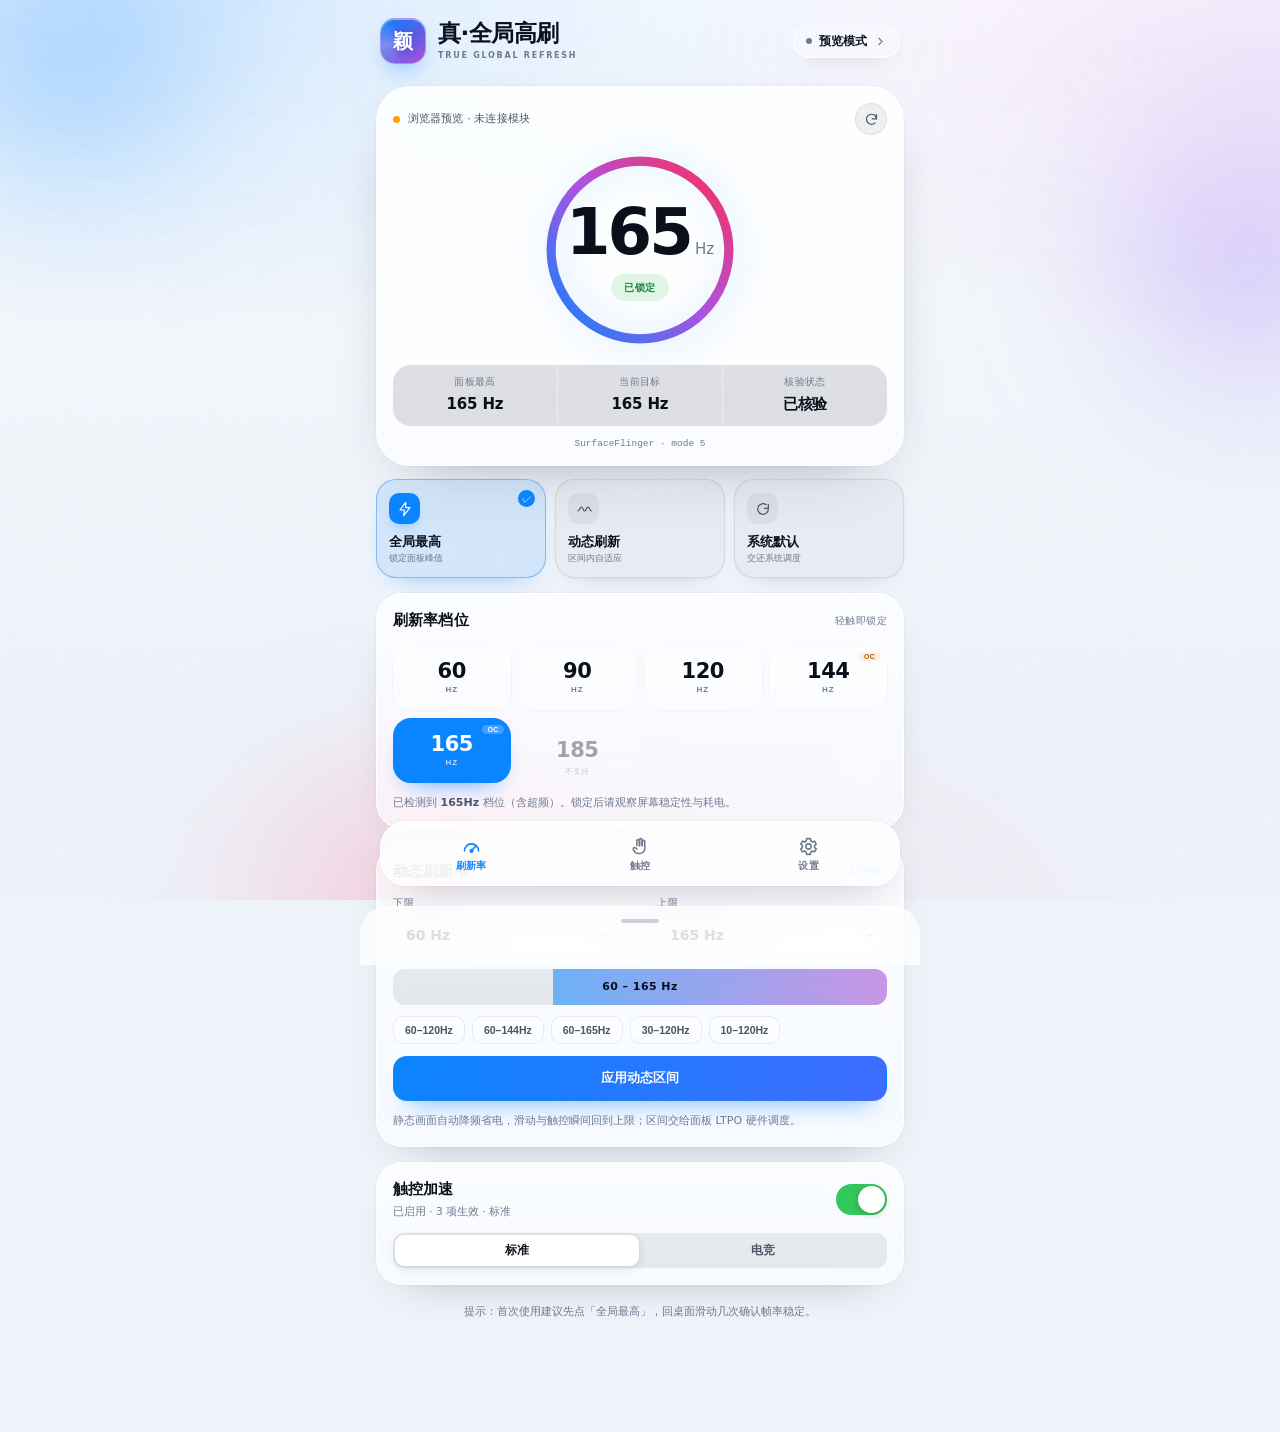
==== module/webroot/index.html @ 603d2ada "feat: 真·全局高刷 v1.2.0" ====
<!DOCTYPE html>
<html lang="zh-CN">
<head>
<meta charset="UTF-8">
<meta name="viewport" content="width=device-width, initial-scale=1, maximum-scale=1, viewport-fit=cover">
<meta name="theme-color" content="#eef3fa" id="themeColor">
<script>try{var t=localStorage.getItem("hfr_theme_v1");if(t==="light"||t==="dark")document.documentElement.setAttribute("data-theme",t);}catch(e){}</script>
<title>真·全局高刷 · 颖哥</title>
<link rel="stylesheet" href="style.css">
</head>
<body>
<div class="bg" aria-hidden="true">
  <span class="orb o1"></span>
  <span class="orb o2"></span>
  <span class="orb o3"></span>
  <span class="grid"></span>
  <span class="noise"></span>
</div>

<header class="top">
  <div class="brand">
    <div class="mark"><span>颖</span></div>
    <div class="brand-txt">
      <h1>真·全局高刷</h1>
      <p>TRUE GLOBAL REFRESH</p>
    </div>
  </div>
  <button class="dev-pill" id="devPill" type="button">
    <span class="dot" id="devDot"></span>
    <b id="devName">读取中</b>
    <svg viewBox="0 0 24 24"><path d="M9 6l6 6-6 6"/></svg>
  </button>
</header>

<main id="main">

  <!-- ================= 刷新率 ================= -->
  <section class="page on" id="page-rate">

    <div class="hero card">
      <div class="hero-head">
        <div class="eyebrow"><span class="pulse" id="liveDot"></span><span id="liveLabel">正在连接模块引擎</span></div>
        <button class="icon-btn" id="btnRefresh" type="button" aria-label="刷新状态">
          <svg viewBox="0 0 24 24"><path d="M20 11a8 8 0 1 0-2.3 6.3"/><path d="M20 4v7h-7"/></svg>
        </button>
      </div>

      <div class="gauge-wrap">
        <svg class="gauge" viewBox="0 0 240 240" aria-hidden="true">
          <defs>
            <linearGradient id="ringGrad" x1="0" y1="0" x2="1" y2="1">
              <stop offset="0%" stop-color="#0a84ff"/>
              <stop offset="52%" stop-color="#af52de"/>
              <stop offset="100%" stop-color="#ff2d55"/>
            </linearGradient>
            <filter id="ringGlow" x="-40%" y="-40%" width="180%" height="180%">
              <feGaussianBlur stdDeviation="6" result="b"/>
              <feMerge><feMergeNode in="b"/><feMergeNode in="SourceGraphic"/></feMerge>
            </filter>
          </defs>
          <circle class="track" cx="120" cy="120" r="96"/>
          <circle class="prog" id="ring" cx="120" cy="120" r="96"/>
          <g class="ticks" id="ticks"></g>
        </svg>
        <div class="gauge-center">
          <div class="hz"><b id="curHz">--</b><span>Hz</span></div>
          <div class="hz-tag" id="curTag">待机</div>
        </div>
      </div>

      <div class="hero-stats">
        <div><em>面板最高</em><b id="statMax">--</b></div>
        <div><em>当前目标</em><b id="statTarget">--</b></div>
        <div><em>核验状态</em><b id="statVerify">--</b></div>
      </div>
      <div class="method" id="methodLine">正在读取 SurfaceFlinger 状态…</div>
    </div>

    <div class="presets" id="presets">
      <button class="preset" type="button" data-preset="max">
        <span class="p-ico">
          <svg viewBox="0 0 24 24"><path d="M13 2L4.5 13.5H11l-1 8.5L19.5 10H13z"/></svg>
        </span>
        <b>全局最高</b>
        <em>锁定面板峰值</em>
      </button>
      <button class="preset" type="button" data-preset="dynamic">
        <span class="p-ico">
          <svg viewBox="0 0 24 24"><path d="M3 15c2.5 0 2.5-6 5-6s2.5 6 5 6 2.5-6 5-6 2.5 6 5 6"/></svg>
        </span>
        <b>动态刷新</b>
        <em>区间内自适应</em>
      </button>
      <button class="preset" type="button" data-preset="off">
        <span class="p-ico">
          <svg viewBox="0 0 24 24"><path d="M20 12a8 8 0 1 1-3.2-6.4"/><path d="M20 5v6h-6"/></svg>
        </span>
        <b>系统默认</b>
        <em>交还系统调度</em>
      </button>
    </div>

    <section class="block">
      <div class="block-h">
        <h2>刷新率档位</h2>
        <span>轻触即锁定</span>
      </div>
      <div class="rates" id="rates">
        <div class="skel"></div><div class="skel"></div><div class="skel"></div><div class="skel"></div>
      </div>
      <p class="fine" id="ratesHint">正在扫描显示档位…</p>
    </section>

    <section class="block">
      <div class="block-h">
        <h2>动态刷新率</h2>
        <span class="tag">LTPO</span>
      </div>
      <div class="dyn">
        <div class="dyn-row">
          <label class="sel">
            <em>下限</em>
            <select id="dynMin"></select>
          </label>
          <span class="dash"></span>
          <label class="sel">
            <em>上限</em>
            <select id="dynMax"></select>
          </label>
        </div>
        <div class="dyn-bar">
          <i id="dynFill"></i>
          <b id="dynLabel">60 – 120 Hz</b>
        </div>
        <div class="dyn-presets" id="dynPresets"></div>
        <button class="btn ghost" id="btnApplyDyn" type="button">应用动态区间</button>
      </div>
      <p class="fine">静态画面自动降频省电，滑动与触控瞬间回到上限；区间交给面板 LTPO 硬件调度。</p>
    </section>

    <section class="block touch-card">
      <div class="row">
        <div class="row-txt">
          <h3>触控加速</h3>
          <p id="touchSummary">输入链路提权，滑动更跟手</p>
        </div>
        <label class="switch"><input type="checkbox" id="touchSwitch"><i></i></label>
      </div>
      <div class="seg" id="touchLevelSeg">
        <button type="button" data-level="standard">标准</button>
        <button type="button" data-level="esports">电竞</button>
      </div>
    </section>

    <p class="tip" id="tipLine">提示：首次使用建议先点「全局最高」，回桌面滑动几次确认帧率稳定。</p>
  </section>

  <!-- ================= 触控 ================= -->
  <section class="page" id="page-touch">
    <div class="page-h">
      <h1>触控</h1>
      <p>输入优先级 · 内核 boost · 渲染提频</p>
    </div>

    <div class="card touch-hero">
      <div class="row">
        <div class="row-txt">
          <h3>触控加速</h3>
          <p id="touchHeroState">读取中…</p>
        </div>
        <label class="switch"><input type="checkbox" id="touchSwitch2"><i></i></label>
      </div>
      <div class="seg wide" id="touchLevelSeg2">
        <button type="button" data-level="standard">标准</button>
        <button type="button" data-level="esports">电竞</button>
      </div>
      <p class="fine">标准：输入 boost + 触控 HAL 提权。电竞：额外提升 GPU 频率策略与调度器 boost，耗电增加。</p>
    </div>

    <section class="block">
      <div class="block-h">
        <h2>生效节点</h2>
        <span id="touchCount">--</span>
      </div>
      <ul class="nodes" id="nodes"></ul>
      <p class="fine">仅写入真实存在的内核节点，并记录原值用于恢复；不同机型可用节点不同。</p>
    </section>

    <section class="block note">
      <h3>关于「跟手」</h3>
      <p>高刷负责画面更新频率，触控加速负责缩短从触摸到渲染的链路延迟。二者叠加，滑动才既顺滑又跟手。</p>
      <p>模块不会修改触控采样率固件，采样率由屏幕与厂商 HAL 决定；模块做的是让输入事件更快被调度、更快上屏。</p>
    </section>
  </section>

  <!-- ================= 设置 ================= -->
  <section class="page" id="page-set">
    <div class="page-h">
      <h1>设置</h1>
      <p>锁定策略 · 运行方式 · 设备信息</p>
    </div>

    <section class="block">
      <div class="block-h"><h2>外观</h2><span>Glass</span></div>
      <div class="list">
        <div class="list-row col">
          <div><b>主题</b><em>跟随系统 / 浅色 / 深色</em></div>
          <div class="seg" id="themeSeg">
            <button type="button" data-theme="auto">自动</button>
            <button type="button" data-theme="light">浅色</button>
            <button type="button" data-theme="dark">深色</button>
          </div>
        </div>
      </div>
    </section>

    <section class="block">
      <div class="block-h"><h2>刷新率策略</h2></div>
      <div class="list">
        <div class="list-row">
          <div><b>深度锁帧</b><em>SurfaceFlinger 底层锁定，压住应用自身帧率投票</em></div>
          <label class="switch"><input type="checkbox" id="swDeep"><i></i></label>
        </div>
        <div class="list-row">
          <div><b>帧率浮窗</b><em>系统原生刷新率指示器，用于肉眼核验</em></div>
          <label class="switch"><input type="checkbox" id="swOverlay"><i></i></label>
        </div>
        <div class="list-row" id="rowOplus" hidden>
          <div><b>OPPO 兼容模式</b><em>关闭欧加 LTPO 动态帧率开关，重启后生效</em></div>
          <label class="switch"><input type="checkbox" id="swOplus"><i></i></label>
        </div>
      </div>
    </section>

    <section class="block">
      <div class="block-h"><h2>运行方式</h2></div>
      <div class="list">
        <div class="list-row">
          <div><b>开机自动应用</b><em>开机完成后自动恢复上次配置</em></div>
          <label class="switch"><input type="checkbox" id="swBoot"><i></i></label>
        </div>
        <div class="list-row">
          <div><b>后台守护</b><em>息屏亮屏与漂移时自动重新锁定</em></div>
          <label class="switch"><input type="checkbox" id="swDaemon"><i></i></label>
        </div>
      </div>
    </section>

    <section class="block">
      <div class="block-h"><h2>设备</h2></div>
      <div class="kv" id="deviceKv"></div>
    </section>

    <section class="block">
      <div class="block-h"><h2>维护</h2></div>
      <div class="list">
        <button class="list-row act" type="button" id="btnScan">
          <div><b>重新扫描显示档位</b><em>刷入超频 DTBO 后使用</em></div>
          <svg viewBox="0 0 24 24"><path d="M9 6l6 6-6 6"/></svg>
        </button>
        <button class="list-row act" type="button" id="btnLog">
          <div><b>运行日志</b><em>最近 120 行执行记录</em></div>
          <svg viewBox="0 0 24 24"><path d="M9 6l6 6-6 6"/></svg>
        </button>
        <button class="list-row act danger" type="button" id="btnRestore">
          <div><b>恢复系统默认</b><em>还原刷新率设置与触控节点</em></div>
          <svg viewBox="0 0 24 24"><path d="M9 6l6 6-6 6"/></svg>
        </button>
      </div>
    </section>

    <section class="about">
      <div class="about-mark">颖</div>
      <div>
        <b>真·全局高刷 <span id="aboutVer">v1.2.0</span></b>
        <em>作者 · 颖哥</em>
      </div>
    </section>
    <p class="tip">修改系统显示策略存在兼容性风险。若出现闪屏、黑屏或耗电异常，请点「恢复系统默认」并重启。</p>
  </section>

</main>

<nav class="tabbar" id="tabbar">
  <span class="ind" id="tabInd"></span>
  <button class="tab on" type="button" data-tab="rate">
    <svg viewBox="0 0 24 24"><path d="M4 17a8 8 0 1 1 16 0"/><path d="M12 17l4.6-5.4"/><circle cx="12" cy="17" r="1.4"/></svg>
    <span>刷新率</span>
  </button>
  <button class="tab" type="button" data-tab="touch">
    <svg viewBox="0 0 24 24"><path d="M9 11V5.5a1.5 1.5 0 0 1 3 0V11"/><path d="M12 11V4.5a1.5 1.5 0 0 1 3 0V11"/><path d="M15 11V6.5a1.5 1.5 0 0 1 3 0V14a6 6 0 0 1-6 6h-1.6a5 5 0 0 1-3.7-1.7L5 15.5a1.6 1.6 0 0 1 2.4-2l1.6 1.6"/></svg>
    <span>触控</span>
  </button>
  <button class="tab" type="button" data-tab="set">
    <svg viewBox="0 0 24 24"><circle cx="12" cy="12" r="3"/><path d="M19 12a7 7 0 0 0-.1-1.2l2-1.5-2-3.4-2.3 1a7 7 0 0 0-2-1.2L14.2 3h-4.4l-.4 2.7a7 7 0 0 0-2 1.2l-2.3-1-2 3.4 2 1.5A7 7 0 0 0 5 12a7 7 0 0 0 .1 1.2l-2 1.5 2 3.4 2.3-1a7 7 0 0 0 2 1.2l.4 2.7h4.4l.4-2.7a7 7 0 0 0 2-1.2l2.3 1 2-3.4-2-1.5A7 7 0 0 0 19 12z"/></svg>
    <span>设置</span>
  </button>
</nav>

<div class="scrim" id="scrim"></div>
<div class="sheet" id="sheet" role="dialog" aria-modal="true">
  <div class="grip"></div>
  <div class="sheet-body" id="sheetBody"></div>
</div>
<div class="toast" id="toast"></div>

<script src="app.js"></script>
</body>
</html>
---- module/webroot/style.css ----
/* ============================================================
   真·全局高刷 · WebUI
   Glass Edition · Author: 颖哥
   ============================================================ */

:root{
  color-scheme: light;
  --bg:#eef3fa;
  --bg-2:#f8fafd;
  --text:#0a0f1a;
  --text-2:#4a5568;
  --text-3:#6f7a8f;
  --glass:rgba(255,255,255,.50);
  --glass-strong:rgba(255,255,255,.70);
  --glass-soft:rgba(255,255,255,.34);
  --fill:rgba(120,120,128,.10);
  --fill-2:rgba(120,120,128,.06);
  --stroke:rgba(255,255,255,.88);
  --edge:rgba(15,23,42,.06);
  --hairline:rgba(15,23,42,.075);
  --highlight:rgba(255,255,255,.9);
  --track:rgba(15,23,42,.085);
  --tick:rgba(15,23,42,.18);
  --blue:#0a84ff;
  --blue-2:#5ac8fa;
  --purple:#af52de;
  --pink:#ff2d55;
  --green:#34c759;
  --orange:#ff9f0a;
  --red:#ff3b30;
  --blue-soft:rgba(10,132,255,.12);
  --green-soft:rgba(52,199,89,.14);
  --orange-soft:rgba(255,159,10,.14);
  --red-soft:rgba(255,59,48,.12);
  --shadow:0 24px 60px -34px rgba(15,23,42,.42);
  --shadow-float:0 18px 44px -22px rgba(15,23,42,.36);
  --seg-track:rgba(118,118,128,.14);
  --seg-pill:#ffffff;
  --tab-bg:rgba(255,255,255,.88);
  --card:linear-gradient(180deg,rgba(255,255,255,.78),rgba(255,255,255,.58));
  --card-strong:linear-gradient(180deg,rgba(255,255,255,.88),rgba(255,255,255,.70));
  --input:rgba(255,255,255,.72);
  --icon-bg:rgba(118,118,128,.10);
  --code:rgba(15,23,42,.05);
  --orb1:#4fa8ff;
  --orb2:#a78bfa;
  --orb3:#ff8fab;
  --wash1:rgba(10,132,255,.14);
  --wash2:rgba(175,82,222,.12);
  --wash3:rgba(255,45,85,.08);
  --sheen:rgba(255,255,255,.55);
  --grad:linear-gradient(118deg,#0a84ff,#af52de 55%,#ff2d55);
  --r-lg:30px;
  --r-md:20px;
  --r-sm:14px;
  --safe-t:env(safe-area-inset-top,0px);
  --safe-b:env(safe-area-inset-bottom,0px);
  --font:-apple-system,BlinkMacSystemFont,"SF Pro Text","SF Pro Display","MiSans","HarmonyOS Sans SC","PingFang SC","Noto Sans SC",system-ui,sans-serif;
  --mono:"SF Mono",ui-monospace,"Roboto Mono",Menlo,monospace;
}

@media (prefers-color-scheme: dark){
  :root:not([data-theme="light"]){
    color-scheme: dark;
    --bg:#07080d;
    --bg-2:#0b0d14;
    --text:#f5f7ff;
    --text-2:#b4bccd;
    --text-3:#8b93a7;
    --glass:rgba(28,30,40,.50);
    --glass-strong:rgba(30,32,42,.72);
    --glass-soft:rgba(255,255,255,.055);
    --fill:rgba(255,255,255,.07);
    --fill-2:rgba(255,255,255,.04);
    --stroke:rgba(255,255,255,.13);
    --edge:rgba(255,255,255,.06);
    --hairline:rgba(255,255,255,.09);
    --highlight:rgba(255,255,255,.09);
    --track:rgba(255,255,255,.10);
    --tick:rgba(255,255,255,.22);
    --blue-soft:rgba(10,132,255,.18);
    --green-soft:rgba(52,199,89,.18);
    --orange-soft:rgba(255,159,10,.18);
    --red-soft:rgba(255,59,48,.18);
    --shadow:0 28px 70px -30px #000;
    --shadow-float:0 20px 50px -24px #000;
    --seg-track:rgba(118,118,128,.28);
    --seg-pill:rgba(255,255,255,.18);
    --tab-bg:rgba(22,24,32,.90);
  --card:linear-gradient(180deg,rgba(36,38,48,.78),rgba(26,28,36,.66));
  --card-strong:linear-gradient(180deg,rgba(40,42,52,.84),rgba(28,30,38,.72));
    --card:linear-gradient(180deg,rgba(36,38,48,.78),rgba(26,28,36,.66));
    --card-strong:linear-gradient(180deg,rgba(40,42,52,.84),rgba(28,30,38,.72));
    --input:rgba(255,255,255,.06);
    --icon-bg:rgba(255,255,255,.08);
    --code:rgba(0,0,0,.35);
    --orb1:#1d4ed8;
    --orb2:#6d28d9;
    --orb3:#be185d;
    --wash1:rgba(29,78,216,.22);
    --wash2:rgba(109,40,217,.20);
    --wash3:rgba(190,24,93,.14);
    --sheen:rgba(255,255,255,.06);
  }
}

:root[data-theme="dark"]{
  color-scheme: dark;
  --bg:#07080d;
  --bg-2:#0b0d14;
  --text:#f5f7ff;
  --text-2:#b4bccd;
  --text-3:#8b93a7;
  --glass:rgba(28,30,40,.50);
  --glass-strong:rgba(30,32,42,.72);
  --glass-soft:rgba(255,255,255,.055);
  --fill:rgba(255,255,255,.07);
  --fill-2:rgba(255,255,255,.04);
  --stroke:rgba(255,255,255,.13);
  --edge:rgba(255,255,255,.06);
  --hairline:rgba(255,255,255,.09);
  --highlight:rgba(255,255,255,.09);
  --track:rgba(255,255,255,.10);
  --tick:rgba(255,255,255,.22);
  --blue-soft:rgba(10,132,255,.18);
  --green-soft:rgba(52,199,89,.18);
  --orange-soft:rgba(255,159,10,.18);
  --red-soft:rgba(255,59,48,.18);
  --shadow:0 28px 70px -30px #000;
  --shadow-float:0 20px 50px -24px #000;
  --seg-track:rgba(118,118,128,.28);
  --seg-pill:rgba(255,255,255,.18);
  --tab-bg:rgba(22,24,32,.90);
  --card:linear-gradient(180deg,rgba(36,38,48,.78),rgba(26,28,36,.66));
  --card-strong:linear-gradient(180deg,rgba(40,42,52,.84),rgba(28,30,38,.72));
  --input:rgba(255,255,255,.06);
  --icon-bg:rgba(255,255,255,.08);
  --code:rgba(0,0,0,.35);
  --orb1:#1d4ed8;
  --orb2:#6d28d9;
  --orb3:#be185d;
  --wash1:rgba(29,78,216,.22);
  --wash2:rgba(109,40,217,.20);
  --wash3:rgba(190,24,93,.14);
  --sheen:rgba(255,255,255,.06);
}

:root[data-theme="light"]{ color-scheme: light; }

*{box-sizing:border-box;-webkit-tap-highlight-color:transparent}
html,body{margin:0;padding:0}
html{background:var(--bg)}
body{
  min-height:100dvh;
  color:var(--text);
  font-family:var(--font);
  font-size:14px;
  line-height:1.5;
  background:linear-gradient(180deg,var(--bg-2) 0%,var(--bg) 46%,var(--bg) 100%);
  overflow-x:hidden;
  padding-bottom:calc(112px + var(--safe-b));
  transition:background .45s ease,color .3s ease;
  -webkit-font-smoothing:antialiased;
}

/* ---------- 壁纸 / 光斑 ---------- */
.bg{position:fixed;inset:0;z-index:0;pointer-events:none;overflow:hidden}
.bg::before{
  content:"";position:absolute;inset:0;
  background:linear-gradient(180deg,var(--sheen),transparent 30%);
}
.bg::after{
  content:"";position:absolute;inset:0;
  background:
    radial-gradient(90% 60% at 18% 0%,var(--wash1),transparent 62%),
    radial-gradient(80% 55% at 100% 6%,var(--wash2),transparent 60%),
    radial-gradient(70% 50% at 50% 104%,var(--wash3),transparent 62%);
}
.orb{position:absolute;border-radius:50%;filter:blur(78px);opacity:.60;will-change:transform}
.o1{width:380px;height:380px;left:-120px;top:-140px;background:radial-gradient(circle,var(--orb1),transparent 68%);animation:drift 26s ease-in-out infinite}
.o2{width:360px;height:360px;right:-150px;top:80px;background:radial-gradient(circle,var(--orb2),transparent 68%);animation:drift 31s ease-in-out infinite reverse}
.o3{width:330px;height:330px;left:18%;bottom:-160px;background:radial-gradient(circle,var(--orb3),transparent 68%);opacity:.5;animation:drift 36s ease-in-out infinite}
.grid{display:none}
.noise{
  position:absolute;inset:0;opacity:.035;mix-blend-mode:overlay;
  background-image:url("data:image/svg+xml,%3Csvg xmlns='http://www.w3.org/2000/svg' width='140' height='140'%3E%3Cfilter id='n'%3E%3CfeTurbulence type='fractalNoise' baseFrequency='.85' numOctaves='2'/%3E%3C/filter%3E%3Crect width='100%25' height='100%25' filter='url(%23n)' opacity='.55'/%3E%3C/svg%3E");
}
@keyframes drift{
  0%,100%{transform:translate3d(0,0,0) scale(1)}
  50%{transform:translate3d(22px,28px,0) scale(1.06)}
}

/* ---------- 顶栏 ---------- */
.top{
  position:relative;z-index:2;
  width:min(560px,100%);
  margin:0 auto;
  padding:calc(18px + var(--safe-t)) 20px 6px;
  display:flex;align-items:center;justify-content:space-between;gap:12px;
}
.brand{display:flex;align-items:center;gap:12px;min-width:0}
.mark{
  width:46px;height:46px;flex:none;border-radius:15px;
  display:grid;place-items:center;
  background:linear-gradient(145deg,#0a84ff,#5e5ce6 55%,#af52de);
  border:1px solid rgba(255,255,255,.35);
  box-shadow:0 12px 26px -12px rgba(10,132,255,.75),inset 0 1px 0 rgba(255,255,255,.45);
  position:relative;overflow:hidden;
}
.mark::after{
  content:"";position:absolute;inset:-40%;
  background:conic-gradient(from 180deg,transparent,rgba(255,255,255,.55),transparent 42%);
  animation:sheen 7s linear infinite;opacity:.5;
}
@keyframes sheen{to{transform:rotate(1turn)}}
.mark span{
  position:relative;z-index:1;font-size:20px;font-weight:700;color:#fff;
  text-shadow:0 1px 6px rgba(0,0,0,.18);
}
.brand-txt{min-width:0}
.brand-txt h1{margin:0;font-size:23px;font-weight:700;letter-spacing:-.02em;line-height:1.15}
.brand-txt p{
  margin:4px 0 0;font-size:8px;letter-spacing:.22em;color:var(--text-3);
  font-family:var(--font);font-weight:600;white-space:nowrap;
}
.dev-pill{
  display:flex;align-items:center;gap:7px;max-width:44%;
  padding:8px 12px;border-radius:999px;
  background:var(--glass-soft);border:1px solid var(--stroke);
  color:var(--text-2);font-family:var(--font);font-size:11.5px;font-weight:500;
  backdrop-filter:blur(24px) saturate(160%);-webkit-backdrop-filter:blur(24px) saturate(160%);
  box-shadow:0 8px 20px -14px rgba(15,23,42,.4);
  transition:transform .2s ease,background .3s;
}
.dev-pill:active{transform:scale(.97)}
.dev-pill b{font-weight:600;white-space:nowrap;overflow:hidden;text-overflow:ellipsis;color:var(--text)}
.dev-pill svg{width:13px;height:13px;fill:none;stroke:var(--text-3);stroke-width:2;stroke-linecap:round;flex:none}
.dot{width:6px;height:6px;border-radius:50%;background:var(--text-3);flex:none}
.dot.on{background:var(--green);box-shadow:0 0 0 3px var(--green-soft)}
.dot.err{background:var(--red);box-shadow:0 0 0 3px var(--red-soft)}

/* ---------- 页面 ---------- */
main{position:relative;z-index:1;width:min(560px,100%);margin:0 auto;padding:6px 16px 0}
.page{display:none;animation:pageIn .38s cubic-bezier(.2,.8,.2,1)}
.page.on{display:block}
@keyframes pageIn{from{opacity:0;transform:translateY(8px)}to{opacity:1;transform:none}}
.page-h{padding:14px 4px 4px}
.page-h h1{margin:0;font-size:28px;font-weight:750;letter-spacing:-.025em}
.page-h p{margin:5px 0 0;font-size:11.5px;color:var(--text-3);letter-spacing:.02em}

/* ---------- 玻璃卡片 ---------- */
.card{
  position:relative;
  background:var(--card-strong);
  border:1px solid var(--stroke);
  border-radius:var(--r-lg);
  backdrop-filter:blur(32px) saturate(180%);-webkit-backdrop-filter:blur(32px) saturate(180%);
  box-shadow:0 0 0 .5px var(--edge),var(--shadow),inset 0 1px 0 var(--highlight);
  overflow:hidden;
  transition:background .35s,border-color .35s;
}

/* ---------- 仪表盘 ---------- */
.hero{margin-top:10px;padding:16px 16px 14px;border-radius:34px}
.hero-head{display:flex;align-items:center;justify-content:space-between}
.eyebrow{display:flex;align-items:center;gap:8px;font-size:11px;color:var(--text-2);letter-spacing:.01em}
.pulse{width:7px;height:7px;border-radius:50%;background:var(--green);box-shadow:0 0 0 0 var(--green-soft);animation:pulse 2.6s infinite}
.pulse.bad{background:var(--red);animation:none}
.pulse.warn{background:var(--orange);animation:none}
@keyframes pulse{
  0%{box-shadow:0 0 0 0 rgba(52,199,89,.45)}
  70%{box-shadow:0 0 0 9px rgba(52,199,89,0)}
  100%{box-shadow:0 0 0 0 rgba(52,199,89,0)}
}
.icon-btn{
  width:32px;height:32px;border-radius:50%;display:grid;place-items:center;
  background:var(--icon-bg);border:1px solid var(--hairline);color:var(--text-2);
  transition:transform .28s ease,background .3s;
}
.icon-btn svg{width:15px;height:15px;fill:none;stroke:currentColor;stroke-width:1.9;stroke-linecap:round;stroke-linejoin:round}
.icon-btn:active{transform:rotate(120deg) scale(.94)}
.icon-btn.spin svg{animation:spin .9s linear infinite}
@keyframes spin{to{transform:rotate(360deg)}}

.gauge-wrap{position:relative;width:222px;height:222px;margin:4px auto 0;display:grid;place-items:center}
.gauge{width:100%;height:100%;overflow:visible}
.gauge .track{fill:none;stroke:var(--track);stroke-width:10}
.gauge .prog{
  fill:none;stroke:url(#ringGrad);stroke-width:10;stroke-linecap:round;
  filter:drop-shadow(0 6px 16px rgba(10,132,255,.18));
  stroke-dasharray:603.19;stroke-dashoffset:603.19;
  transform:rotate(-90deg);transform-origin:120px 120px;
  transition:stroke-dashoffset 1s cubic-bezier(.22,.9,.25,1),opacity .4s;
}
.gauge.dim .prog{opacity:.18}
.ticks{display:none}
.ticks line{stroke:var(--tick);stroke-width:1.4;stroke-linecap:round;transition:.5s}
.ticks line.major{stroke:var(--text-3);opacity:.55;stroke-width:1.6}
.ticks line.hot{stroke:var(--blue);opacity:.9}
.gauge-center{position:absolute;inset:0;display:flex;flex-direction:column;align-items:center;justify-content:center;gap:2px}
.hz{display:flex;align-items:baseline;gap:4px}
.hz b{
  font-family:var(--font);font-size:64px;font-weight:600;letter-spacing:-.045em;line-height:1;
  font-variant-numeric:tabular-nums;color:var(--text);
}
.hz span{font-size:15px;color:var(--text-3);font-weight:500}
.hz-tag{
  margin-top:8px;font-size:10px;font-weight:600;letter-spacing:.08em;color:var(--text-2);
  padding:5px 12px;border-radius:999px;background:var(--icon-bg);border:1px solid transparent;
}
.hz-tag.ok{color:#1c8a3a;background:var(--green-soft)}
.hz-tag.warn{color:#b26a00;background:var(--orange-soft)}
:root[data-theme="dark"] .hz-tag.ok{color:#5ee58a}
:root[data-theme="dark"] .hz-tag.warn{color:#ffc45c}
@media (prefers-color-scheme: dark){
  :root:not([data-theme="light"]) .hz-tag.ok{color:#5ee58a}
  :root:not([data-theme="light"]) .hz-tag.warn{color:#ffc45c}
}

.hero-stats{display:grid;grid-template-columns:repeat(3,1fr);gap:1px;background:var(--hairline);border-radius:18px;overflow:hidden;margin-top:4px}
.hero-stats div{background:var(--fill);padding:10px 6px;text-align:center}
.hero-stats em{display:block;font-style:normal;font-size:9.5px;letter-spacing:.04em;color:var(--text-3);margin-bottom:4px}
.hero-stats b{font-family:var(--font);font-size:15px;font-weight:650;font-variant-numeric:tabular-nums;letter-spacing:-.01em;color:var(--text)}
.method{margin-top:11px;text-align:center;font-size:9.5px;color:var(--text-3);font-family:var(--mono);
  white-space:nowrap;overflow:hidden;text-overflow:ellipsis}

/* ---------- 预设 ---------- */
.presets{display:grid;grid-template-columns:repeat(3,1fr);gap:9px;margin-top:13px}
.preset{
  position:relative;display:flex;flex-direction:column;align-items:flex-start;gap:1px;
  padding:13px 12px 12px;border-radius:20px;
  background:var(--fill-2);border:1px solid var(--hairline);color:var(--text);
  text-align:left;transition:transform .25s cubic-bezier(.2,.8,.2,1),background .3s,border-color .3s;
  backdrop-filter:blur(20px);-webkit-backdrop-filter:blur(20px);
  box-shadow:0 0 0 .5px var(--edge),0 10px 24px -22px rgba(15,23,42,.5);
}
.preset:active{transform:scale(.965)}
.preset .p-ico{
  width:31px;height:31px;border-radius:10px;display:grid;place-items:center;margin-bottom:8px;
  background:var(--icon-bg);color:var(--text-2);transition:.28s;
}
.preset .p-ico svg{width:16px;height:16px;fill:none;stroke:currentColor;stroke-width:1.8;stroke-linecap:round;stroke-linejoin:round}
.preset b{font-size:13px;font-weight:650;letter-spacing:.01em}
.preset em{font-style:normal;font-size:9px;color:var(--text-3);white-space:nowrap}
.preset.on{
  background:var(--blue-soft);border-color:rgba(10,132,255,.42);
  box-shadow:0 12px 28px -20px rgba(10,132,255,.75);
}
.preset.on .p-ico{color:#fff;background:var(--blue);box-shadow:0 6px 14px -8px rgba(10,132,255,.8)}
.preset.on::after{
  content:"✓";position:absolute;top:10px;right:10px;width:17px;height:17px;border-radius:50%;
  background:var(--blue);color:#fff;font-size:10px;line-height:1;display:grid;place-items:center;
}

/* ---------- 区块 ---------- */
.block{
  margin-top:15px;padding:16px;
  background:var(--card);border:1px solid var(--stroke);border-radius:26px;
  backdrop-filter:blur(28px) saturate(170%);-webkit-backdrop-filter:blur(28px) saturate(170%);
  box-shadow:0 0 0 .5px var(--edge),0 18px 44px -32px rgba(15,23,42,.45),inset 0 1px 0 var(--highlight);
  transition:background .35s,border-color .35s;
}
.block-h{display:flex;align-items:center;justify-content:space-between;margin-bottom:13px}
.block-h h2{margin:0;font-size:14.5px;font-weight:700;letter-spacing:.01em}
.block-h span{font-size:10px;color:var(--text-3);letter-spacing:.04em}
.tag{
  font-size:9px !important;letter-spacing:.12em !important;color:var(--blue) !important;font-weight:700;
  padding:3px 8px;border-radius:7px;background:var(--blue-soft);
}

/* ---------- 档位 ---------- */
.rates{display:grid;grid-template-columns:repeat(4,1fr);gap:8px}
.rate{
  position:relative;display:flex;flex-direction:column;align-items:center;justify-content:center;
  height:65px;border-radius:18px;border:1px solid var(--stroke);
  background:var(--glass-soft);color:var(--text);
  transition:transform .22s cubic-bezier(.2,.8,.2,1),background .28s,color .28s;
  overflow:hidden;box-shadow:0 0 0 .5px var(--edge);
}
.rate b{font-family:var(--font);font-size:21px;font-weight:650;letter-spacing:-.02em;font-variant-numeric:tabular-nums;line-height:1}
.rate i{font-style:normal;font-size:8px;color:var(--text-3);margin-top:3px;letter-spacing:.12em;font-weight:600}
.rate:active{transform:scale(.94)}
.rate.on{background:var(--blue);border-color:transparent;color:#fff;box-shadow:0 12px 26px -16px rgba(10,132,255,.9)}
.rate.on b{color:#fff}
.rate.on i{color:rgba(255,255,255,.72)}
.rate.off{opacity:.36}
.rate.off::after{content:"不支持";position:absolute;bottom:5px;font-size:8px;color:var(--text-3);letter-spacing:.04em}
.rate.off i{display:none}
.rate .oc{position:absolute;top:6px;right:6px;font-size:7px;font-weight:700;letter-spacing:.04em;padding:1px 5px;border-radius:5px;color:#b25f00;background:var(--orange-soft)}
.rate.on .oc{color:#fff;background:rgba(255,255,255,.22)}
.skel{height:65px;border-radius:18px;border:1px solid var(--stroke);
  background:linear-gradient(100deg,var(--glass-soft) 30%,var(--icon-bg) 50%,var(--glass-soft) 70%);
  background-size:220% 100%;animation:shimmer 1.4s infinite}
@keyframes shimmer{to{background-position:-120% 0}}
.fine{margin:11px 0 0;font-size:11px;line-height:1.65;color:var(--text-3)}
.fine b{color:var(--text-2);font-weight:650}

/* ---------- 动态区间 ---------- */
.dyn-row{display:flex;align-items:center;gap:10px}
.sel{flex:1;display:flex;flex-direction:column;gap:5px}
.sel em{font-style:normal;font-size:9.5px;color:var(--text-3);letter-spacing:.06em}
.sel select{
  width:100%;appearance:none;-webkit-appearance:none;
  padding:11px 30px 11px 12px;border-radius:14px;border:1px solid var(--hairline);
  background:var(--input) url("data:image/svg+xml,%3Csvg xmlns='http://www.w3.org/2000/svg' width='12' height='12' viewBox='0 0 24 24' fill='none' stroke='%238e8e93' stroke-width='2.4' stroke-linecap='round'%3E%3Cpath d='M6 9l6 6 6-6'/%3E%3C/svg%3E") no-repeat right 11px center;
  color:var(--text);font-family:var(--font);font-size:14px;font-weight:600;outline:none;
}
.sel select:focus{border-color:rgba(10,132,255,.5);box-shadow:0 0 0 3px var(--blue-soft)}
.dash{width:14px;height:1px;background:var(--hairline);margin-top:18px}
.dyn-bar{position:relative;margin-top:14px;height:36px;border-radius:12px;background:var(--track);overflow:hidden;display:grid;place-items:center}
.dyn-bar i{position:absolute;left:0;top:0;bottom:0;width:50%;
  background:linear-gradient(90deg,rgba(10,132,255,.55),rgba(175,82,222,.55));
  transition:.5s cubic-bezier(.2,.8,.2,1)}
.dyn-bar b{position:relative;font-family:var(--font);font-size:11px;font-weight:650;letter-spacing:.04em;color:var(--text)}
.dyn-presets{display:flex;flex-wrap:wrap;gap:7px;margin-top:11px}
.dyn-presets button{padding:7px 11px;border-radius:10px;border:1px solid var(--hairline);
  background:var(--glass-soft);color:var(--text-2);font-size:10.5px;font-weight:600;transition:.2s}
.dyn-presets button.on{color:var(--blue);border-color:rgba(10,132,255,.35);background:var(--blue-soft)}
.dyn-presets button:active{transform:scale(.96)}
.btn{width:100%;margin-top:12px;padding:13px;border-radius:14px;border:1px solid var(--hairline);
  background:var(--input);color:var(--text);font-size:12.5px;font-weight:650;font-family:var(--font);transition:.22s}
.btn:active{transform:scale(.985)}
.btn.ghost{border-color:transparent;color:#fff;background:linear-gradient(118deg,#0a84ff,#3f6cff);
  box-shadow:0 14px 26px -16px rgba(10,132,255,.85)}
.btn.danger{background:var(--red-soft);border-color:rgba(255,59,48,.25);color:var(--red)}

/* ---------- 开关 / 分段 ---------- */
.switch{position:relative;width:51px;height:31px;flex:none;display:block}
.switch input{position:absolute;opacity:0;width:100%;height:100%;margin:0;z-index:2}
.switch i{position:absolute;inset:0;border-radius:999px;background:var(--seg-track);transition:.3s cubic-bezier(.2,.8,.2,1)}
.switch i::after{content:"";position:absolute;top:2px;left:2px;width:27px;height:27px;border-radius:50%;
  background:#fff;box-shadow:0 2px 6px rgba(0,0,0,.2);transition:.32s cubic-bezier(.2,.9,.25,1.15)}
.switch input:checked + i{background:var(--green)}
.switch input:checked + i::after{transform:translateX(20px)}
.switch input:focus-visible + i{outline:2px solid rgba(10,132,255,.6);outline-offset:2px}

.seg{display:flex;gap:2px;margin-top:13px;padding:2px;border-radius:11px;background:var(--seg-track)}
.seg button{flex:1;padding:8px 6px;border-radius:9px;border:0;background:transparent;color:var(--text-2);
  font-size:11.5px;font-family:var(--font);font-weight:600;transition:.24s}
.seg button.on{color:var(--text);background:var(--seg-pill);box-shadow:0 2px 8px rgba(15,23,42,.14)}
.seg.wide{margin-top:14px}

.row{display:flex;align-items:center;justify-content:space-between;gap:14px}
.row-txt h3{margin:0;font-size:14.5px;font-weight:650}
.row-txt p{margin:3px 0 0;font-size:10.5px;color:var(--text-3)}
.touch-card{padding:16px}
.tip{margin:18px 6px 0;font-size:10.5px;line-height:1.7;color:var(--text-3);text-align:center}

/* ---------- 触控页 ---------- */
.touch-hero{padding:18px;margin-top:12px;background:var(--card-strong)}
.nodes{list-style:none;margin:0;padding:0;display:flex;flex-direction:column;
  background:var(--fill-2);border:1px solid var(--hairline);border-radius:18px;overflow:hidden}
.nodes li{display:flex;align-items:center;gap:10px;padding:11px 12px;background:transparent}
.nodes li + li{border-top:1px solid var(--hairline)}
.nodes .n-dot{width:6px;height:6px;border-radius:50%;flex:none;background:var(--text-3);opacity:.5}
.nodes .n-dot.ok{background:var(--green);opacity:1;box-shadow:0 0 0 3px var(--green-soft)}
.nodes .n-dot.miss{background:var(--text-3);opacity:.35}
.nodes .n-body{min-width:0;flex:1}
.nodes .n-name{font-size:12.5px;font-weight:600}
.nodes .n-path{font-size:9.5px;color:var(--text-3);font-family:var(--mono);white-space:nowrap;overflow:hidden;text-overflow:ellipsis}
.nodes .n-state{font-size:9.5px;color:var(--text-3);flex:none;font-weight:600}
.nodes .n-state.ok{color:var(--green)}
.note h3{margin:0 0 8px;font-size:13px;font-weight:700}
.note p{margin:0 0 8px;font-size:11px;line-height:1.75;color:var(--text-2)}
.note p:last-child{margin-bottom:0}

/* ---------- 设置页 ---------- */
.list{background:var(--fill-2);border:1px solid var(--hairline);border-radius:18px;overflow:hidden}
.list-row{display:flex;align-items:center;justify-content:space-between;gap:14px;
  padding:13px;background:transparent;border:0;color:var(--text);text-align:left;
  font-family:var(--font);width:100%}
.list-row + .list-row{border-top:1px solid var(--hairline)}
.list-row b{display:block;font-size:13.5px;font-weight:600}
.list-row em{display:block;font-style:normal;font-size:10.5px;color:var(--text-3);margin-top:2px;line-height:1.5}
.list-row.act{transition:background .2s;cursor:pointer}
.list-row.act:active{background:var(--icon-bg)}
.list-row.col{display:block}
.list-row.col .seg{margin-top:11px}
.list-row svg{width:15px;height:15px;fill:none;stroke:var(--text-3);stroke-width:2;stroke-linecap:round;flex:none}
.list-row.danger b{color:var(--red)}
.kv{display:flex;flex-direction:column;background:var(--fill-2);border:1px solid var(--hairline);border-radius:18px;overflow:hidden}
.kv div{display:flex;justify-content:space-between;gap:16px;padding:11px 13px;background:transparent}
.kv div + div{border-top:1px solid var(--hairline)}
.kv span{font-size:11.5px;color:var(--text-3)}
.kv b{font-size:11.5px;font-weight:600;font-family:var(--mono);max-width:62%;text-align:right;white-space:nowrap;overflow:hidden;text-overflow:ellipsis}
.about{display:flex;align-items:center;gap:12px;margin:22px 6px 0}
.about-mark{width:40px;height:40px;border-radius:13px;display:grid;place-items:center;
  font-weight:700;font-size:17px;color:#fff;background:linear-gradient(145deg,#0a84ff,#af52de);
  box-shadow:0 10px 22px -12px rgba(10,132,255,.8)}
.about b{display:block;font-size:12px}
.about em{display:block;font-style:normal;font-size:9.5px;color:var(--text-3);margin-top:2px}

/* ---------- 底栏 ---------- */
.tabbar{position:fixed;left:50%;bottom:calc(14px + var(--safe-b));transform:translateX(-50%);
  width:min(520px,calc(100% - 28px));z-index:30;
  display:grid;grid-template-columns:repeat(3,1fr);padding:6px;
  border-radius:26px;border:1px solid var(--stroke);
  background:var(--tab-bg);
  backdrop-filter:blur(34px) saturate(180%);-webkit-backdrop-filter:blur(34px) saturate(180%);
  box-shadow:0 0 0 .5px var(--edge),var(--shadow-float),inset 0 1px 0 var(--highlight);
}
.tabbar .ind{display:none}
.tab{position:relative;z-index:1;display:flex;flex-direction:column;align-items:center;gap:3px;
  padding:8px 0 6px;border:0;background:transparent;color:var(--text-3);
  font-family:var(--font);font-size:9.5px;font-weight:600;letter-spacing:.02em;transition:.28s}
.tab svg{width:21px;height:21px;fill:none;stroke:currentColor;stroke-width:1.8;stroke-linecap:round;stroke-linejoin:round}
.tab.on{color:var(--blue)}
.tab:active{transform:scale(.95)}

/* ---------- 弹层 ---------- */
.scrim{position:fixed;inset:0;background:rgba(0,0,0,.28);backdrop-filter:blur(3px);opacity:0;pointer-events:none;transition:.3s;z-index:40}
.scrim.on{opacity:1;pointer-events:auto}
.sheet{position:fixed;left:50%;bottom:0;transform:translate(-50%,110%);
  width:min(560px,100%);max-height:82dvh;z-index:41;
  background:var(--glass-strong);
  backdrop-filter:blur(38px) saturate(180%);-webkit-backdrop-filter:blur(38px) saturate(180%);
  border:1px solid var(--stroke);border-bottom:0;border-radius:28px 28px 0 0;
  box-shadow:0 -28px 70px -30px rgba(15,23,42,.5);
  transition:transform .42s cubic-bezier(.2,.9,.2,1);
  padding:8px 18px calc(22px + var(--safe-b));display:flex;flex-direction:column}
.sheet.on{transform:translate(-50%,0)}
.grip{width:38px;height:4px;border-radius:99px;background:var(--text-3);opacity:.35;margin:4px auto 14px;flex:none}
.sheet-body{overflow:auto;overscroll-behavior:contain;padding-bottom:6px}
.sheet-x{position:absolute;top:12px;right:14px;width:30px;height:30px;border-radius:50%;
  border:1px solid var(--hairline);background:var(--icon-bg);color:var(--text-2);
  font-size:17px;line-height:1;display:grid;place-items:center;z-index:2}
.sheet h3{margin:0 0 4px;font-size:18px;font-weight:700;padding-right:36px}
.sheet .sub{margin:0 0 14px;font-size:11px;color:var(--text-3)}
.sheet pre{margin:0;padding:13px;border-radius:14px;background:var(--code);border:1px solid var(--hairline);
  font-family:var(--mono);font-size:9.5px;line-height:1.75;color:var(--text-2);
  max-height:46dvh;overflow:auto;white-space:pre-wrap;word-break:break-all}
.sheet .sheet-actions{display:flex;gap:9px;margin-top:14px}
.sheet .sheet-actions .btn{margin-top:0}
.rows{display:flex;flex-direction:column;background:var(--fill-2);border:1px solid var(--hairline);border-radius:16px;overflow:hidden}
.rows div{display:flex;justify-content:space-between;gap:12px;padding:11px 12px;background:transparent;font-size:11.5px}
.rows div + div{border-top:1px solid var(--hairline)}
.rows span{color:var(--text-3)}
.rows b{font-weight:600;font-family:var(--mono);font-size:11px;max-width:64%;text-align:right;word-break:break-all}

/* ---------- toast ---------- */
.toast{position:fixed;left:50%;bottom:calc(96px + var(--safe-b));transform:translate(-50%,12px);
  padding:11px 17px;border-radius:15px;z-index:60;
  background:rgba(28,28,30,.94);border:1px solid rgba(255,255,255,.14);
  color:#fff;font-size:11.5px;letter-spacing:.01em;
  box-shadow:0 18px 40px -18px rgba(0,0,0,.55);opacity:0;pointer-events:none;transition:.3s;
  max-width:78%;text-align:center;backdrop-filter:blur(20px)}
.toast.on{opacity:1;transform:translate(-50%,0)}
.toast.ok{border-color:rgba(52,199,89,.45)}
.toast.err{border-color:rgba(255,59,48,.45)}

@media (max-width:360px){
  .hz b{font-size:52px}
  .presets{gap:7px}
  .preset{padding:11px 10px}
  .preset em{font-size:8px}
  .rate b{font-size:18px}
  .brand-txt h1{font-size:21px}
}
@media (prefers-reduced-motion:reduce){
  *{animation-duration:.001ms !important;animation-iteration-count:1 !important;transition-duration:.001ms !important}
}
::selection{background:rgba(10,132,255,.28)}
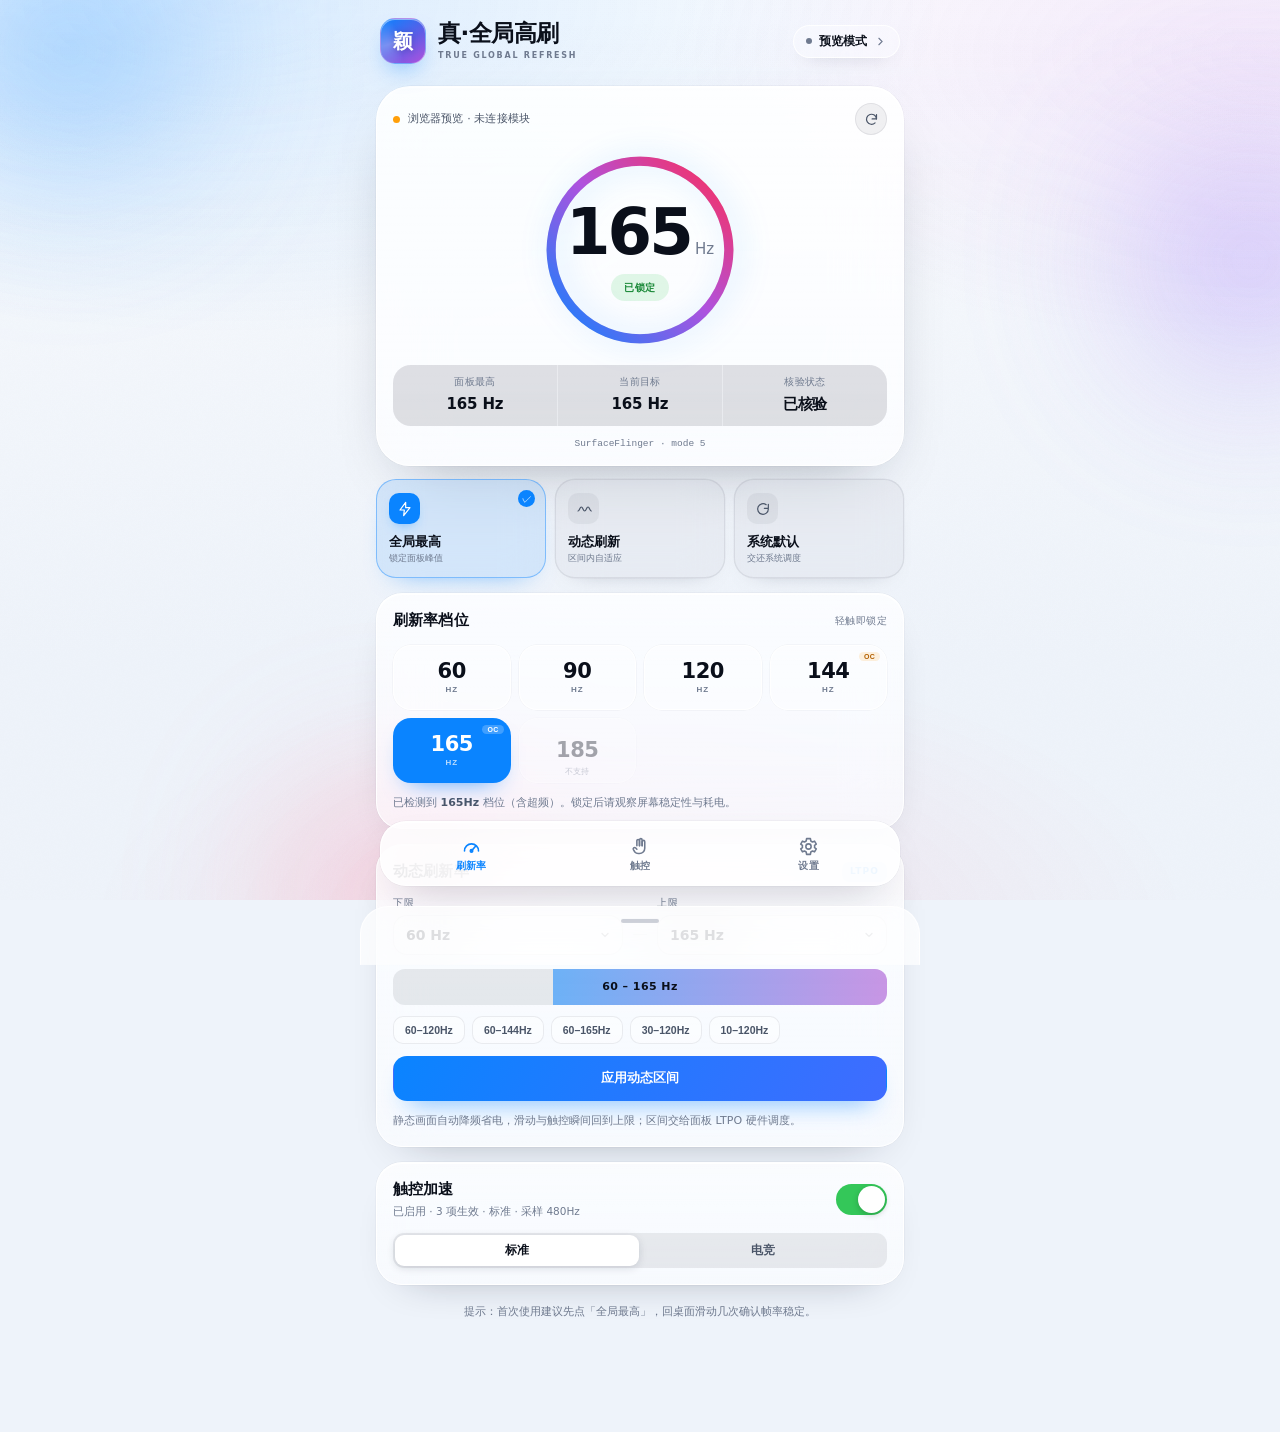
==== commit 90c2621f: "feat: v1.3.0 全局触控采样率与快速切换" ====
--- a/module/webroot/index.html
+++ b/module/webroot/index.html
@@ -179,6 +179,20 @@
 
     <section class="block">
       <div class="block-h">
+        <h2>全局触控采样率</h2>
+        <span id="samplingState">检测中</span>
+      </div>
+      <div class="seg wide" id="samplingSeg">
+        <button type="button" data-rate="0">关闭</button>
+        <button type="button" data-rate="240">240</button>
+        <button type="button" data-rate="360">360</button>
+        <button type="button" data-rate="480">480</button>
+      </div>
+      <p class="fine" id="samplingHint">正在检测触控采样节点…</p>
+    </section>
+
+    <section class="block">
+      <div class="block-h">
         <h2>生效节点</h2>
         <span id="touchCount">--</span>
       </div>
--- a/module/webroot/style.css
+++ b/module/webroot/style.css
@@ -437,6 +437,7 @@
 .seg{display:flex;gap:2px;margin-top:13px;padding:2px;border-radius:11px;background:var(--seg-track)}
 .seg button{flex:1;padding:8px 6px;border-radius:9px;border:0;background:transparent;color:var(--text-2);
   font-size:11.5px;font-family:var(--font);font-weight:600;transition:.24s}
+.seg button:disabled{opacity:.35;pointer-events:none}
 .seg button.on{color:var(--text);background:var(--seg-pill);box-shadow:0 2px 8px rgba(15,23,42,.14)}
 .seg.wide{margin-top:14px}
 
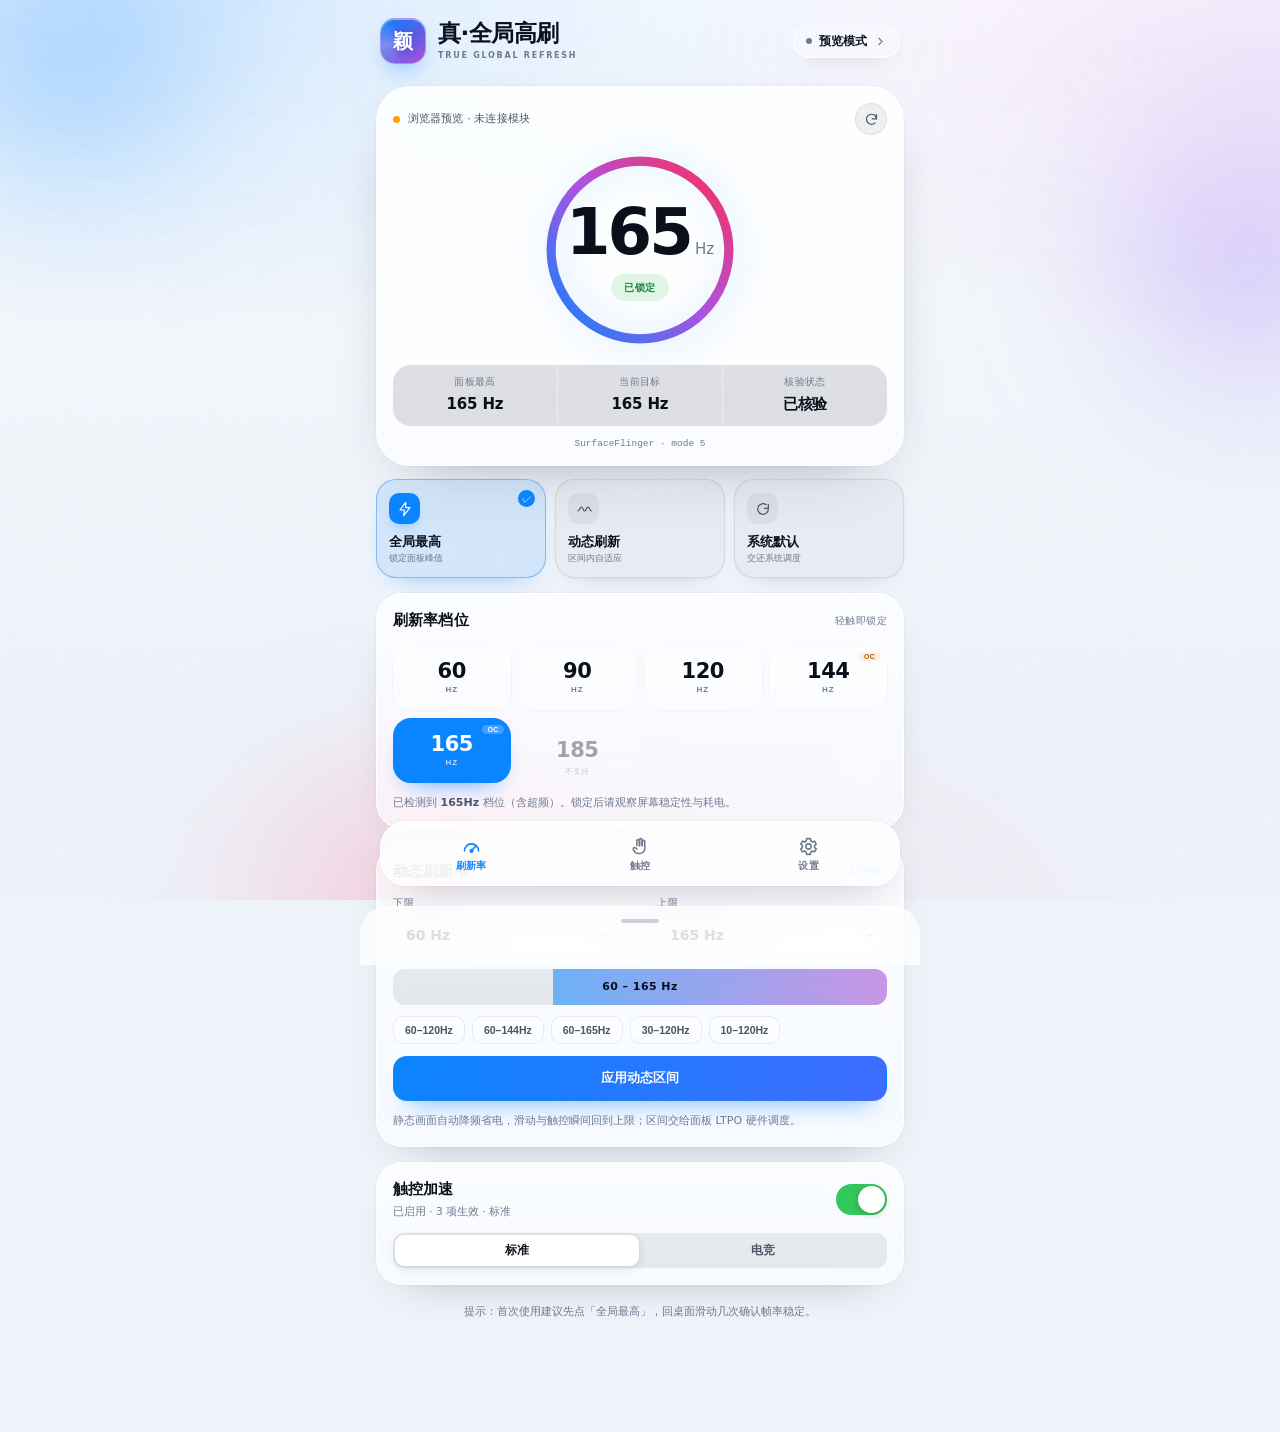
==== commit c339b7f9: "perf: v1.3.0 快速切换与触控清理" ====
--- a/module/webroot/index.html
+++ b/module/webroot/index.html
@@ -179,20 +179,6 @@
 
     <section class="block">
       <div class="block-h">
-        <h2>全局触控采样率</h2>
-        <span id="samplingState">检测中</span>
-      </div>
-      <div class="seg wide" id="samplingSeg">
-        <button type="button" data-rate="0">关闭</button>
-        <button type="button" data-rate="240">240</button>
-        <button type="button" data-rate="360">360</button>
-        <button type="button" data-rate="480">480</button>
-      </div>
-      <p class="fine" id="samplingHint">正在检测触控采样节点…</p>
-    </section>
-
-    <section class="block">
-      <div class="block-h">
         <h2>生效节点</h2>
         <span id="touchCount">--</span>
       </div>
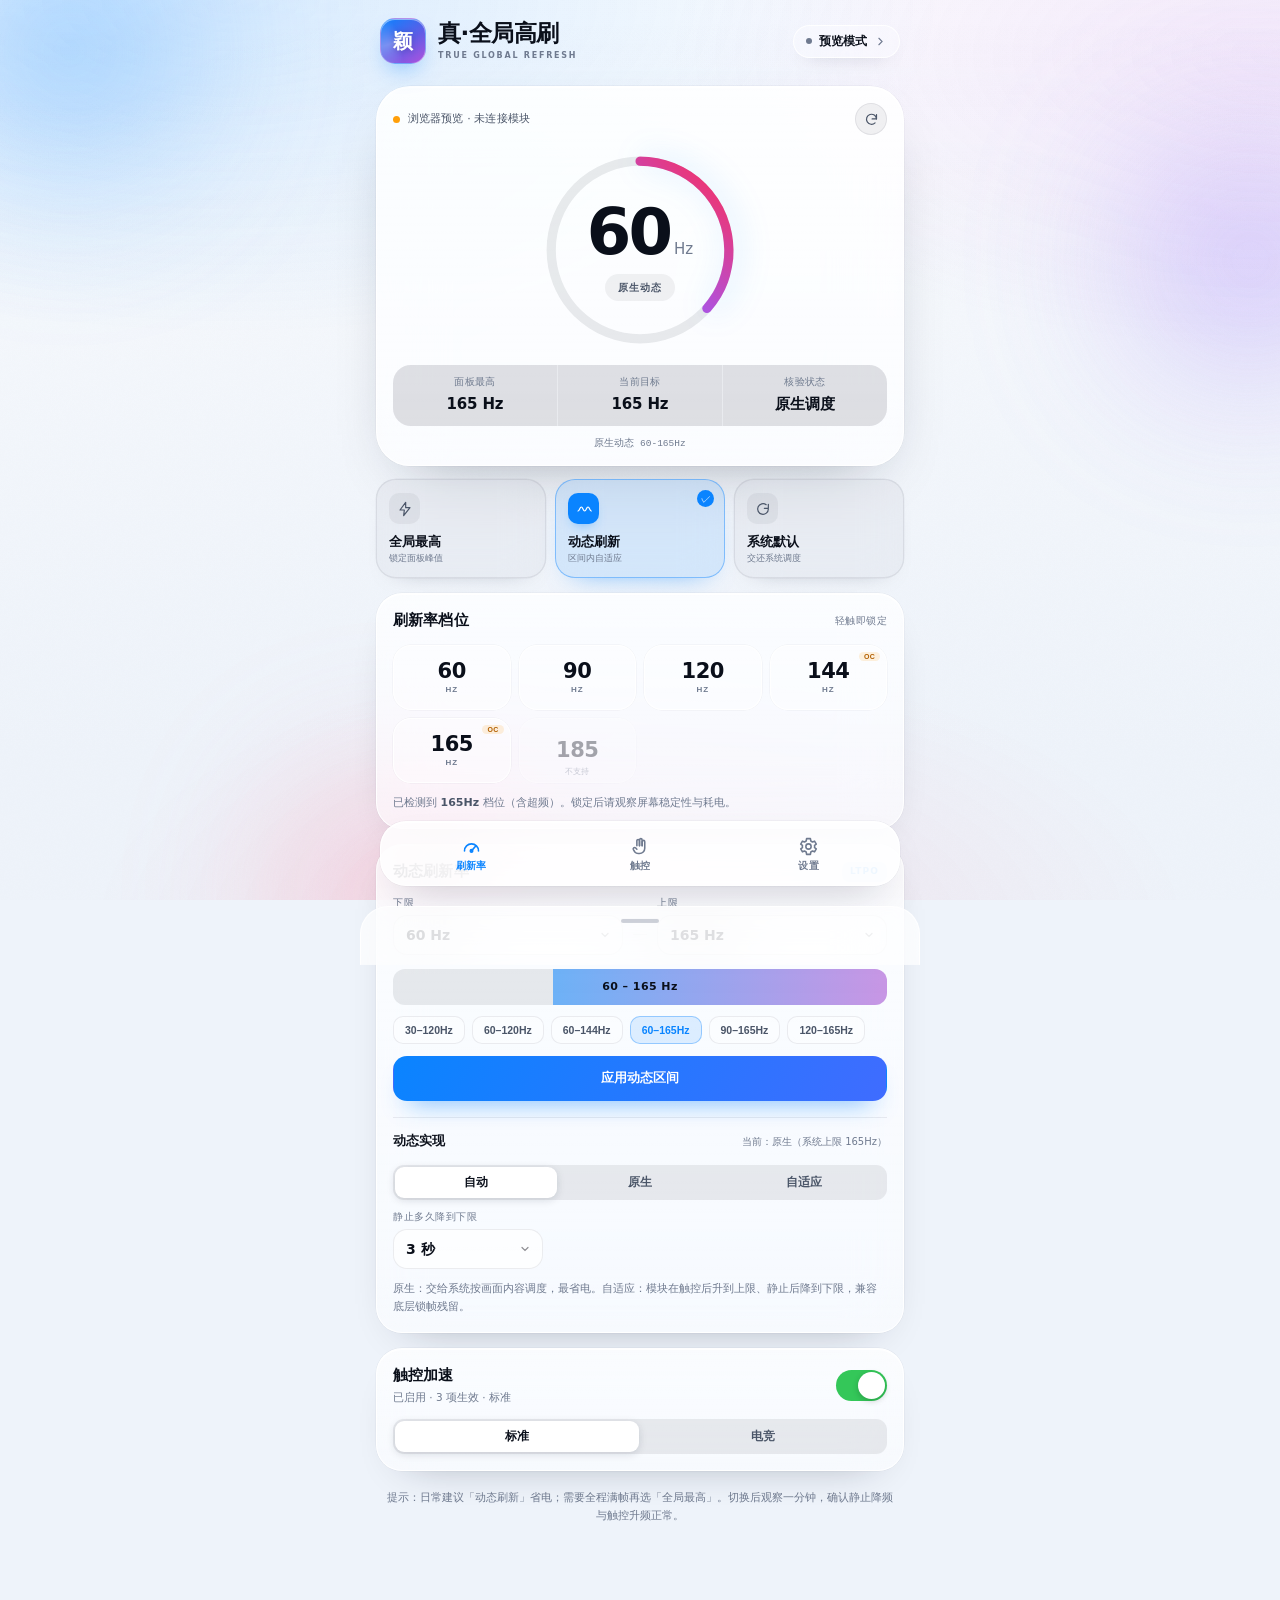
==== commit 56dd2200: "v2.0.0: 修复动态刷新率，新增原生/自适应双引擎，WebUI 提速" ====
--- a/module/webroot/index.html
+++ b/module/webroot/index.html
@@ -31,6 +31,12 @@
     <svg viewBox="0 0 24 24"><path d="M9 6l6 6-6 6"/></svg>
   </button>
 </header>
+
+<button class="update-bar" id="updateBar" type="button" hidden>
+  <span class="ub-dot"></span>
+  <span class="ub-txt"><b>发现新版本 <i id="updateVer"></i></b><em id="updateNote">点此查看更新内容</em></span>
+  <svg viewBox="0 0 24 24"><path d="M9 6l6 6-6 6"/></svg>
+</button>
 
 <main id="main">
 
@@ -134,8 +140,28 @@
         </div>
         <div class="dyn-presets" id="dynPresets"></div>
         <button class="btn ghost" id="btnApplyDyn" type="button">应用动态区间</button>
-      </div>
-      <p class="fine">静态画面自动降频省电，滑动与触控瞬间回到上限；区间交给面板 LTPO 硬件调度。</p>
+
+        <div class="dyn-engine">
+          <div class="engine-h"><b>动态实现</b><span id="dynEngineHint">自动选择</span></div>
+          <div class="seg wide" id="dynEngineSeg">
+            <button type="button" data-engine="auto">自动</button>
+            <button type="button" data-engine="native">原生</button>
+            <button type="button" data-engine="adaptive">自适应</button>
+          </div>
+          <div class="dyn-row idle-row">
+            <label class="sel">
+              <em>静止多久降到下限</em>
+              <select id="dynIdle">
+                <option value="2000">2 秒</option>
+                <option value="3000">3 秒</option>
+                <option value="5000">5 秒</option>
+                <option value="8000">8 秒</option>
+              </select>
+            </label>
+          </div>
+        </div>
+      </div>
+      <p class="fine">原生：交给系统按画面内容调度，最省电。自适应：模块在触控后升到上限、静止后降到下限，兼容底层锁帧残留。</p>
     </section>
 
     <section class="block touch-card">
@@ -152,7 +178,7 @@
       </div>
     </section>
 
-    <p class="tip" id="tipLine">提示：首次使用建议先点「全局最高」，回桌面滑动几次确认帧率稳定。</p>
+    <p class="tip" id="tipLine">提示：日常建议「动态刷新」省电；需要全程满帧再选「全局最高」。切换后观察一分钟，确认静止降频与触控升频正常。</p>
   </section>
 
   <!-- ================= 触控 ================= -->
@@ -262,6 +288,10 @@
           <div><b>运行日志</b><em>最近 120 行执行记录</em></div>
           <svg viewBox="0 0 24 24"><path d="M9 6l6 6-6 6"/></svg>
         </button>
+        <button class="list-row act" type="button" id="btnChangelog">
+          <div><b>检查更新</b><em id="changelogHint">查看新版本与更新日志</em></div>
+          <svg viewBox="0 0 24 24"><path d="M9 6l6 6-6 6"/></svg>
+        </button>
         <button class="list-row act danger" type="button" id="btnRestore">
           <div><b>恢复系统默认</b><em>还原刷新率设置与触控节点</em></div>
           <svg viewBox="0 0 24 24"><path d="M9 6l6 6-6 6"/></svg>
@@ -272,7 +302,7 @@
     <section class="about">
       <div class="about-mark">颖</div>
       <div>
-        <b>真·全局高刷 <span id="aboutVer">v1.2.0</span></b>
+        <b>真·全局高刷 <span id="aboutVer">v2.0.0</span></b>
         <em>作者 · 颖哥</em>
       </div>
     </section>
--- a/module/webroot/style.css
+++ b/module/webroot/style.css
@@ -561,3 +561,23 @@
   *{animation-duration:.001ms !important;animation-iteration-count:1 !important;transition-duration:.001ms !important}
 }
 ::selection{background:rgba(10,132,255,.28)}
+
+/* ===== v2 update banner ===== */
+.update-bar{display:flex;align-items:center;gap:11px;width:calc(100% - 32px);margin:0 16px 14px;padding:12px 14px;border-radius:16px;border:1px solid var(--hairline);background:var(--card-strong);box-shadow:var(--shadow-float);color:var(--text);text-align:left;font-family:var(--font);cursor:pointer}
+.update-bar[hidden]{display:none}
+.ub-dot{width:8px;height:8px;border-radius:50%;background:var(--green);box-shadow:0 0 0 4px var(--green-soft);flex:0 0 auto}
+.ub-txt{display:flex;flex-direction:column;gap:2px;flex:1;min-width:0}
+.ub-txt b{font-size:12.5px}
+.ub-txt b i{font-style:normal;color:var(--blue)}
+.ub-txt em{font-size:10.5px;color:var(--text-3);font-style:normal;overflow:hidden;text-overflow:ellipsis;white-space:nowrap}
+.update-bar svg{width:16px;height:16px;stroke:var(--text-3);fill:none;stroke-width:1.8;stroke-linecap:round;stroke-linejoin:round;flex:0 0 auto}
+
+/* ===== v2 dynamic engine ===== */
+.dyn-engine{margin-top:16px;padding-top:14px;border-top:1px solid var(--hairline)}
+.engine-h{display:flex;align-items:center;justify-content:space-between}
+.engine-h b{font-size:12.5px}
+.engine-h span{font-size:10px;color:var(--text-3)}
+.idle-row{margin-top:10px;justify-content:flex-start}
+.idle-row .sel{flex:0 0 auto;min-width:150px}
+.changelog{margin-top:12px;font-size:12px;line-height:1.85;color:var(--text-2);word-break:break-word}
+.changelog b{color:var(--text);font-weight:700}
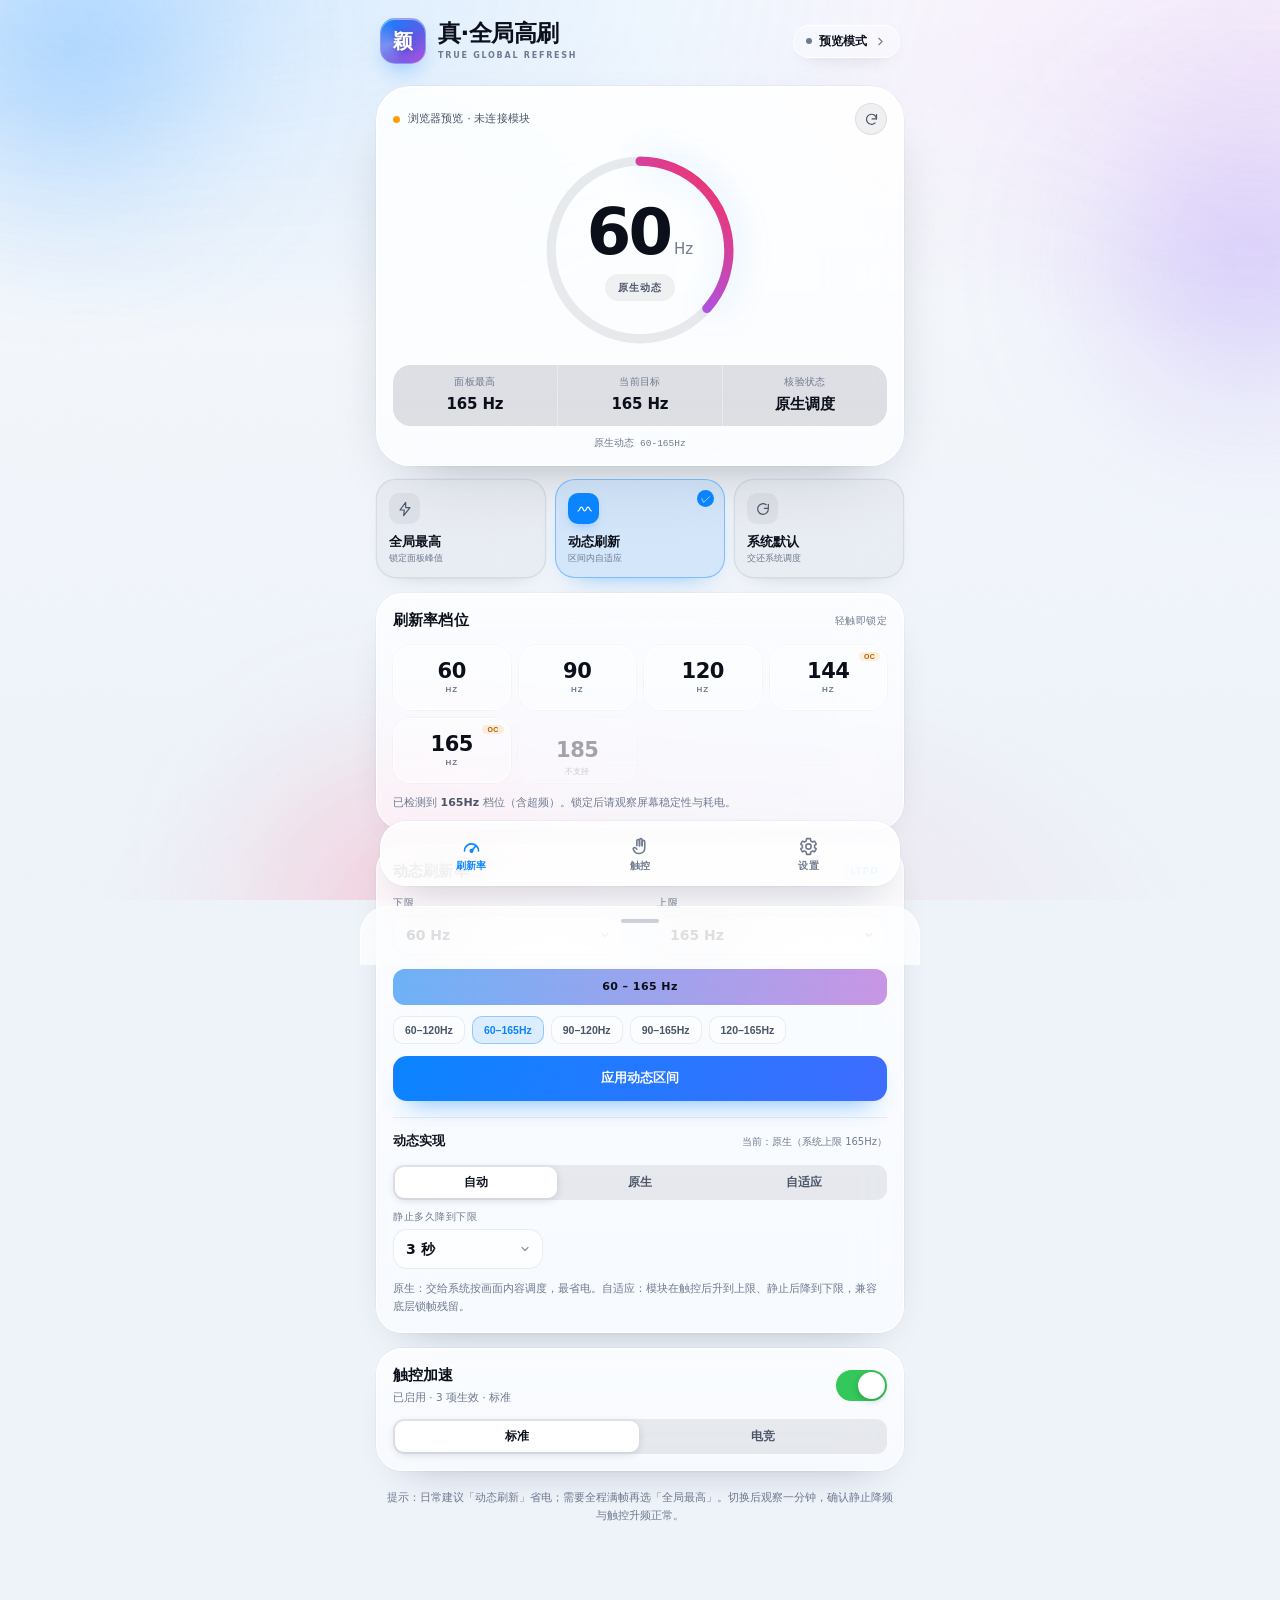
==== commit ba83c8ff: "v2.2.1: 清理无效采样率，固定档回读核验，模块瘦身" ====
--- a/module/webroot/index.html
+++ b/module/webroot/index.html
@@ -243,7 +243,7 @@
     <section class="block">
       <div class="block-h"><h2>刷新率策略</h2></div>
       <div class="list">
-        <div class="list-row">
+        <div class="list-row" id="rowDeep">
           <div><b>深度锁帧</b><em>SurfaceFlinger 底层锁定，压住应用自身帧率投票</em></div>
           <label class="switch"><input type="checkbox" id="swDeep"><i></i></label>
         </div>
@@ -282,6 +282,10 @@
       <div class="list">
         <button class="list-row act" type="button" id="btnScan">
           <div><b>重新扫描显示档位</b><em>刷入超频 DTBO 后使用</em></div>
+          <svg viewBox="0 0 24 24"><path d="M9 6l6 6-6 6"/></svg>
+        </button>
+        <button class="list-row act" type="button" id="btnCompat">
+          <div><b>兼容性自检</b><em>检测本机可用的锁帧 / 动态接口</em></div>
           <svg viewBox="0 0 24 24"><path d="M9 6l6 6-6 6"/></svg>
         </button>
         <button class="list-row act" type="button" id="btnLog">
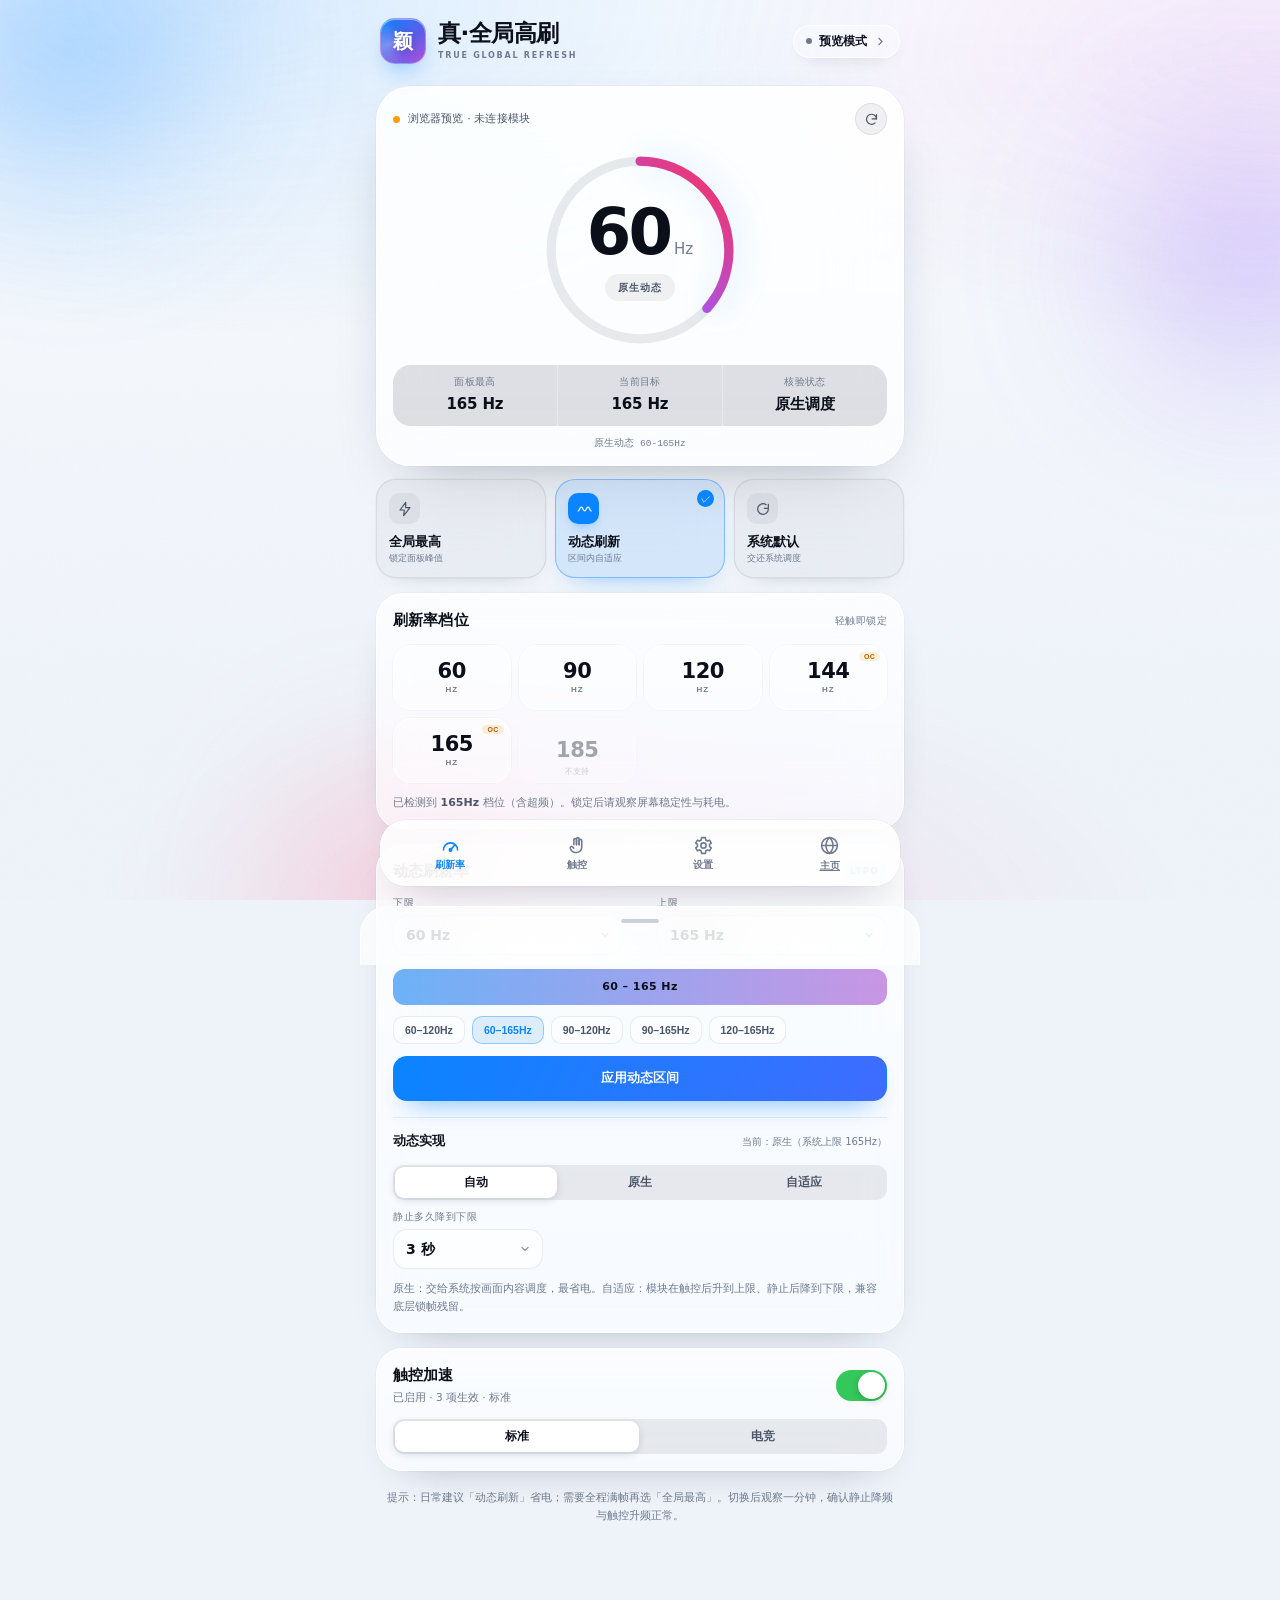
==== commit b3f83dac: "v2.2.2: WebUI bottom homepage tab, external browser fallback, code audit" ====
--- a/module/webroot/index.html
+++ b/module/webroot/index.html
@@ -329,6 +329,10 @@
     <svg viewBox="0 0 24 24"><circle cx="12" cy="12" r="3"/><path d="M19 12a7 7 0 0 0-.1-1.2l2-1.5-2-3.4-2.3 1a7 7 0 0 0-2-1.2L14.2 3h-4.4l-.4 2.7a7 7 0 0 0-2 1.2l-2.3-1-2 3.4 2 1.5A7 7 0 0 0 5 12a7 7 0 0 0 .1 1.2l-2 1.5 2 3.4 2.3-1a7 7 0 0 0 2 1.2l.4 2.7h4.4l.4-2.7a7 7 0 0 0 2-1.2l2.3 1 2-3.4-2-1.5A7 7 0 0 0 19 12z"/></svg>
     <span>设置</span>
   </button>
+  <a class="tab site-tab" data-tab="site" href="https://yingge-dev.github.io/global-hfr/" target="_blank" rel="noopener" aria-label="打开项目主页">
+    <svg viewBox="0 0 24 24"><circle cx="12" cy="12" r="9"/><path d="M3 12h18M12 3c2.8 2.6 4 5.7 4 9s-1.2 6.4-4 9c-2.8-2.6-4-5.7-4-9s1.2-6.4 4-9z"/></svg>
+    <span>主页</span>
+  </a>
 </nav>
 
 <div class="scrim" id="scrim"></div>
--- a/module/webroot/style.css
+++ b/module/webroot/style.css
@@ -494,7 +494,7 @@
 /* ---------- 底栏 ---------- */
 .tabbar{position:fixed;left:50%;bottom:calc(14px + var(--safe-b));transform:translateX(-50%);
   width:min(520px,calc(100% - 28px));z-index:30;
-  display:grid;grid-template-columns:repeat(3,1fr);padding:6px;
+  display:grid;grid-template-columns:repeat(4,1fr);padding:6px;
   border-radius:26px;border:1px solid var(--stroke);
   background:var(--tab-bg);
   backdrop-filter:blur(34px) saturate(180%);-webkit-backdrop-filter:blur(34px) saturate(180%);
@@ -506,7 +506,7 @@
   font-family:var(--font);font-size:9.5px;font-weight:600;letter-spacing:.02em;transition:.28s}
 .tab svg{width:21px;height:21px;fill:none;stroke:currentColor;stroke-width:1.8;stroke-linecap:round;stroke-linejoin:round}
 .tab.on{color:var(--blue)}
-.tab:active{transform:scale(.95)}
+.tab:active{transform:scale(.95)}\n.tab.site-tab{text-decoration:none}
 
 /* ---------- 弹层 ---------- */
 .scrim{position:fixed;inset:0;background:rgba(0,0,0,.28);backdrop-filter:blur(3px);opacity:0;pointer-events:none;transition:.3s;z-index:40}
